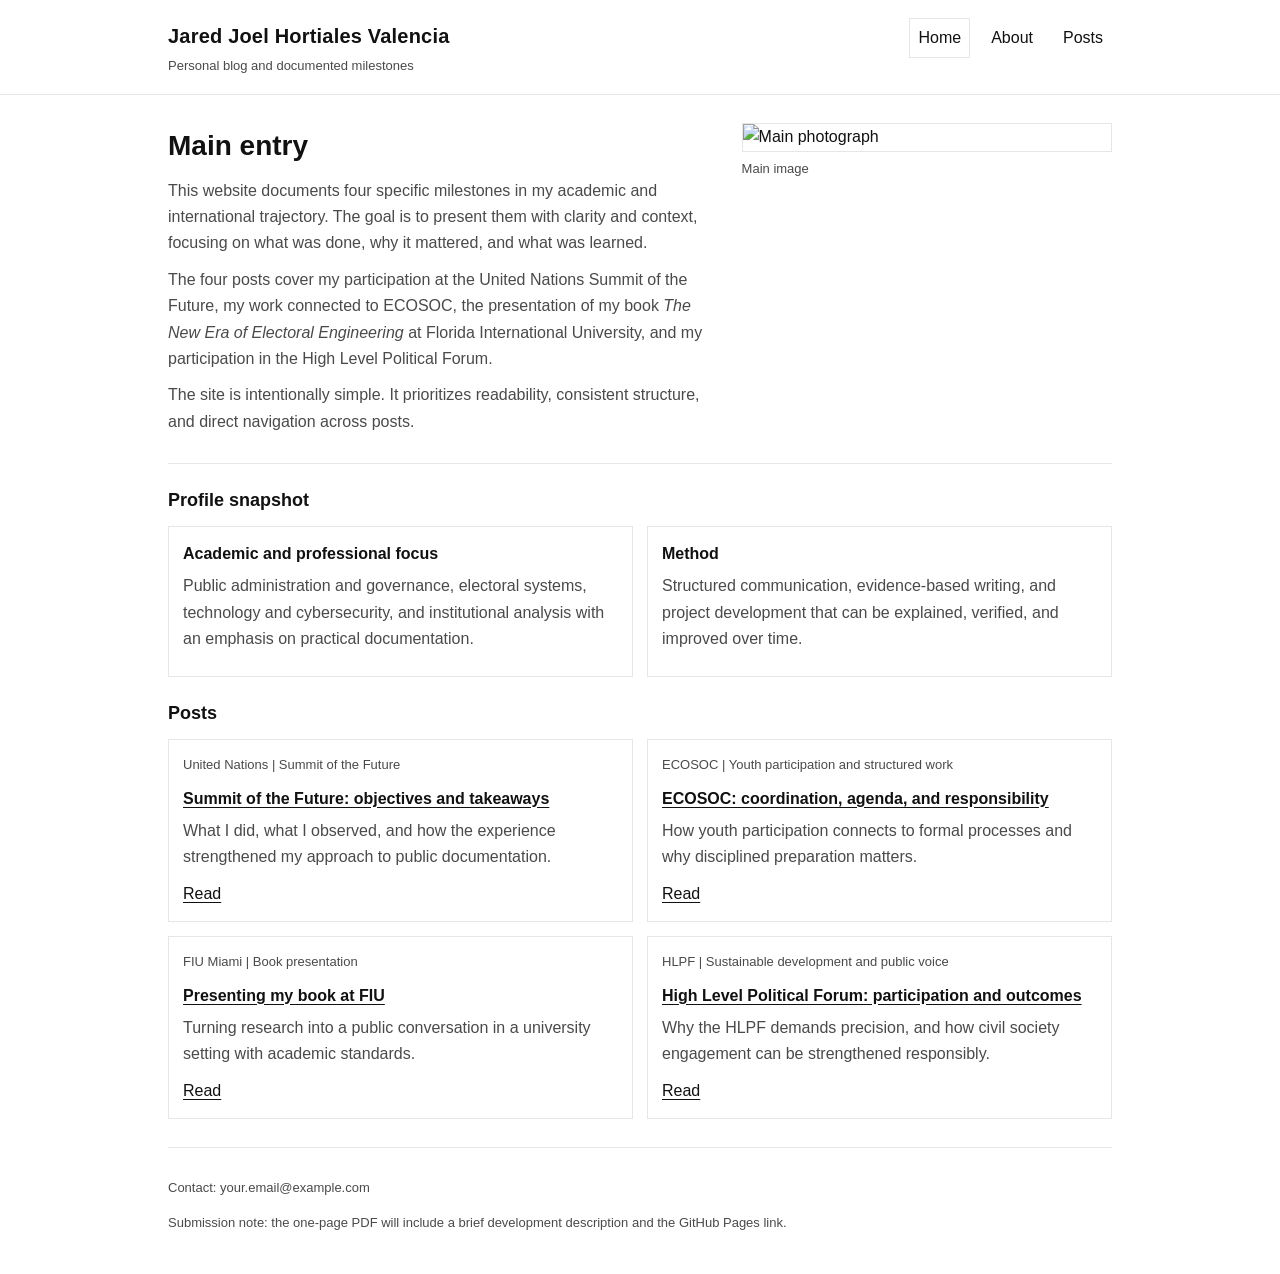
==== index.html @ 406af3b0 "Add files via upload" ====
<!doctype html>
<html lang="en">
<head>
  <meta charset="utf-8">
  <meta name="viewport" content="width=device-width, initial-scale=1">
  <title>Jared Joel Hortiales Valencia | Blog</title>
  <link rel="stylesheet" href="style.css">
</head>
<body>
<a class="skip" href="#content">Skip to content</a>

<header class="site-header">
  <div class="header-inner">
    <div class="brand">
      <a href="index.html"><div class="brand-title">Jared Joel Hortiales Valencia</div></a>
      <div class="brand-subtitle">Personal blog and documented milestones</div>
    </div>

    <nav class="nav" aria-label="Primary navigation">
      <a href="index.html" aria-current="page">Home</a>
      <a href="about.html">About</a>
      <a href="#posts">Posts</a>
    </nav>
  </div>
</header>

<main id="content" class="container">
  <section class="hero" aria-label="Main entry">
    <div>
      <h1>Main entry</h1>
      <p>
        This website documents four specific milestones in my academic and international trajectory. The goal is to present them with clarity and context, focusing on what was done, why it mattered, and what was learned.
      </p>
      <p>
        The four posts cover my participation at the United Nations Summit of the Future, my work connected to ECOSOC, the presentation of my book <em>The New Era of Electoral Engineering</em> at Florida International University, and my participation in the High Level Political Forum.
      </p>
      <p>
        The site is intentionally simple. It prioritizes readability, consistent structure, and direct navigation across posts.
      </p>
    </div>

    <figure class="figure">
      <img src="images/01-hero.jpg" alt="Main photograph">
      <figcaption class="caption">Main image</figcaption>
    </figure>
  </section>

  <section aria-label="Profile snapshot">
    <h2 class="section-title">Profile snapshot</h2>
    <div class="grid">
      <div class="card">
        <h3>Academic and professional focus</h3>
        <p>
          Public administration and governance, electoral systems, technology and cybersecurity, and institutional analysis with an emphasis on practical documentation.
        </p>
      </div>
      <div class="card">
        <h3>Method</h3>
        <p>
          Structured communication, evidence-based writing, and project development that can be explained, verified, and improved over time.
        </p>
      </div>
    </div>
  </section>

  <section id="posts" aria-label="Blog posts">
    <h2 class="section-title">Posts</h2>

    <div class="grid">
      <article class="card">
        <div class="meta">United Nations | Summit of the Future</div>
        <h3><a href="post-summit-of-the-future.html">Summit of the Future: objectives and takeaways</a></h3>
        <p>What I did, what I observed, and how the experience strengthened my approach to public documentation.</p>
        <a href="post-summit-of-the-future.html">Read</a>
      </article>

      <article class="card">
        <div class="meta">ECOSOC | Youth participation and structured work</div>
        <h3><a href="post-ecosoc.html">ECOSOC: coordination, agenda, and responsibility</a></h3>
        <p>How youth participation connects to formal processes and why disciplined preparation matters.</p>
        <a href="post-ecosoc.html">Read</a>
      </article>

      <article class="card">
        <div class="meta">FIU Miami | Book presentation</div>
        <h3><a href="post-fiu-book.html">Presenting my book at FIU</a></h3>
        <p>Turning research into a public conversation in a university setting with academic standards.</p>
        <a href="post-fiu-book.html">Read</a>
      </article>

      <article class="card">
        <div class="meta">HLPF | Sustainable development and public voice</div>
        <h3><a href="post-hlpf.html">High Level Political Forum: participation and outcomes</a></h3>
        <p>Why the HLPF demands precision, and how civil society engagement can be strengthened responsibly.</p>
        <a href="post-hlpf.html">Read</a>
      </article>
    </div>
  </section>

  <footer class="footer">
    <p>Contact: your.email@example.com</p>
    <p>Submission note: the one-page PDF will include a brief development description and the GitHub Pages link.</p>
  </footer>
</main>
</body>
</html>
---- style.css ----
:root{
  --text:#111;
  --muted:#4a4a4a;
  --line:#e6e6e6;
  --bg:#ffffff;
  --max: 980px;
}

*{ box-sizing:border-box; }

html, body{
  margin:0;
  padding:0;
  background:var(--bg);
  color:var(--text);
  font-family: Arial, Helvetica, sans-serif;
  font-size:16px;
  line-height:1.65;
}

a{
  color:var(--text);
  text-decoration:underline;
  text-underline-offset:3px;
}

a:hover{ text-decoration-thickness:2px; }

.container{
  max-width:var(--max);
  margin:0 auto;
  padding:28px 18px;
}

.skip{
  position:absolute;
  left:-9999px;
  top:auto;
  width:1px;
  height:1px;
  overflow:hidden;
}

.skip:focus{
  position:static;
  width:auto;
  height:auto;
  padding:10px;
  border:1px solid var(--line);
  background:#fff;
}

.site-header{
  border-bottom:1px solid var(--line);
  background:#fff;
}

.header-inner{
  max-width:var(--max);
  margin:0 auto;
  padding:18px 18px;
  display:flex;
  align-items:baseline;
  justify-content:space-between;
  gap:18px;
}

.brand a{
  text-decoration:none;
}

.brand-title{
  font-size:20px;
  font-weight:700;
  letter-spacing:0.2px;
}

.brand-subtitle{
  font-size:13px;
  color:var(--muted);
  margin-top:2px;
}

.nav{
  display:flex;
  gap:12px;
  flex-wrap:wrap;
}

.nav a{
  text-decoration:none;
  padding:6px 8px;
  border:1px solid transparent;
}

.nav a[aria-current="page"]{
  border-color:var(--line);
}

.hero{
  display:grid;
  grid-template-columns: 1.2fr 0.8fr;
  gap:18px;
  align-items:start;
  border-bottom:1px solid var(--line);
  padding-bottom:18px;
}

.hero h1{
  font-size:28px;
  margin:0 0 8px 0;
}

.hero p{
  margin:0 0 10px 0;
  color:var(--muted);
}

.figure{
  margin:0;
}

.figure img{
  width:100%;
  height:auto;
  display:block;
  border:1px solid var(--line);
}

.caption{
  margin-top:6px;
  font-size:13px;
  color:var(--muted);
}

.section-title{
  font-size:18px;
  margin:22px 0 10px 0;
}

.grid{
  display:grid;
  grid-template-columns: 1fr 1fr;
  gap:14px;
}

.card{
  border:1px solid var(--line);
  padding:14px;
  background:#fff;
}

.card h3{
  margin:0 0 6px 0;
  font-size:16px;
}

.card p{
  margin:0 0 10px 0;
  color:var(--muted);
}

.meta{
  font-size:13px;
  color:var(--muted);
  margin:0 0 10px 0;
}

.article h1{
  font-size:26px;
  margin:0 0 6px 0;
}

.article .lead{
  color:var(--muted);
  margin:0 0 14px 0;
}

.article h2{
  font-size:18px;
  margin:18px 0 8px 0;
}

.article p{
  margin:0 0 12px 0;
}

.inline-img{
  margin:14px 0;
  border:1px solid var(--line);
}

.inline-img img{
  width:100%;
  height:auto;
  display:block;
}

.footer{
  border-top:1px solid var(--line);
  margin-top:28px;
  padding-top:16px;
  color:var(--muted);
  font-size:13px;
}

.navlinks{
  display:flex;
  gap:12px;
  flex-wrap:wrap;
  margin-top:18px;
  padding-top:12px;
  border-top:1px solid var(--line);
}

@media (max-width: 880px){
  .hero{ grid-template-columns:1fr; }
  .grid{ grid-template-columns:1fr; }
}
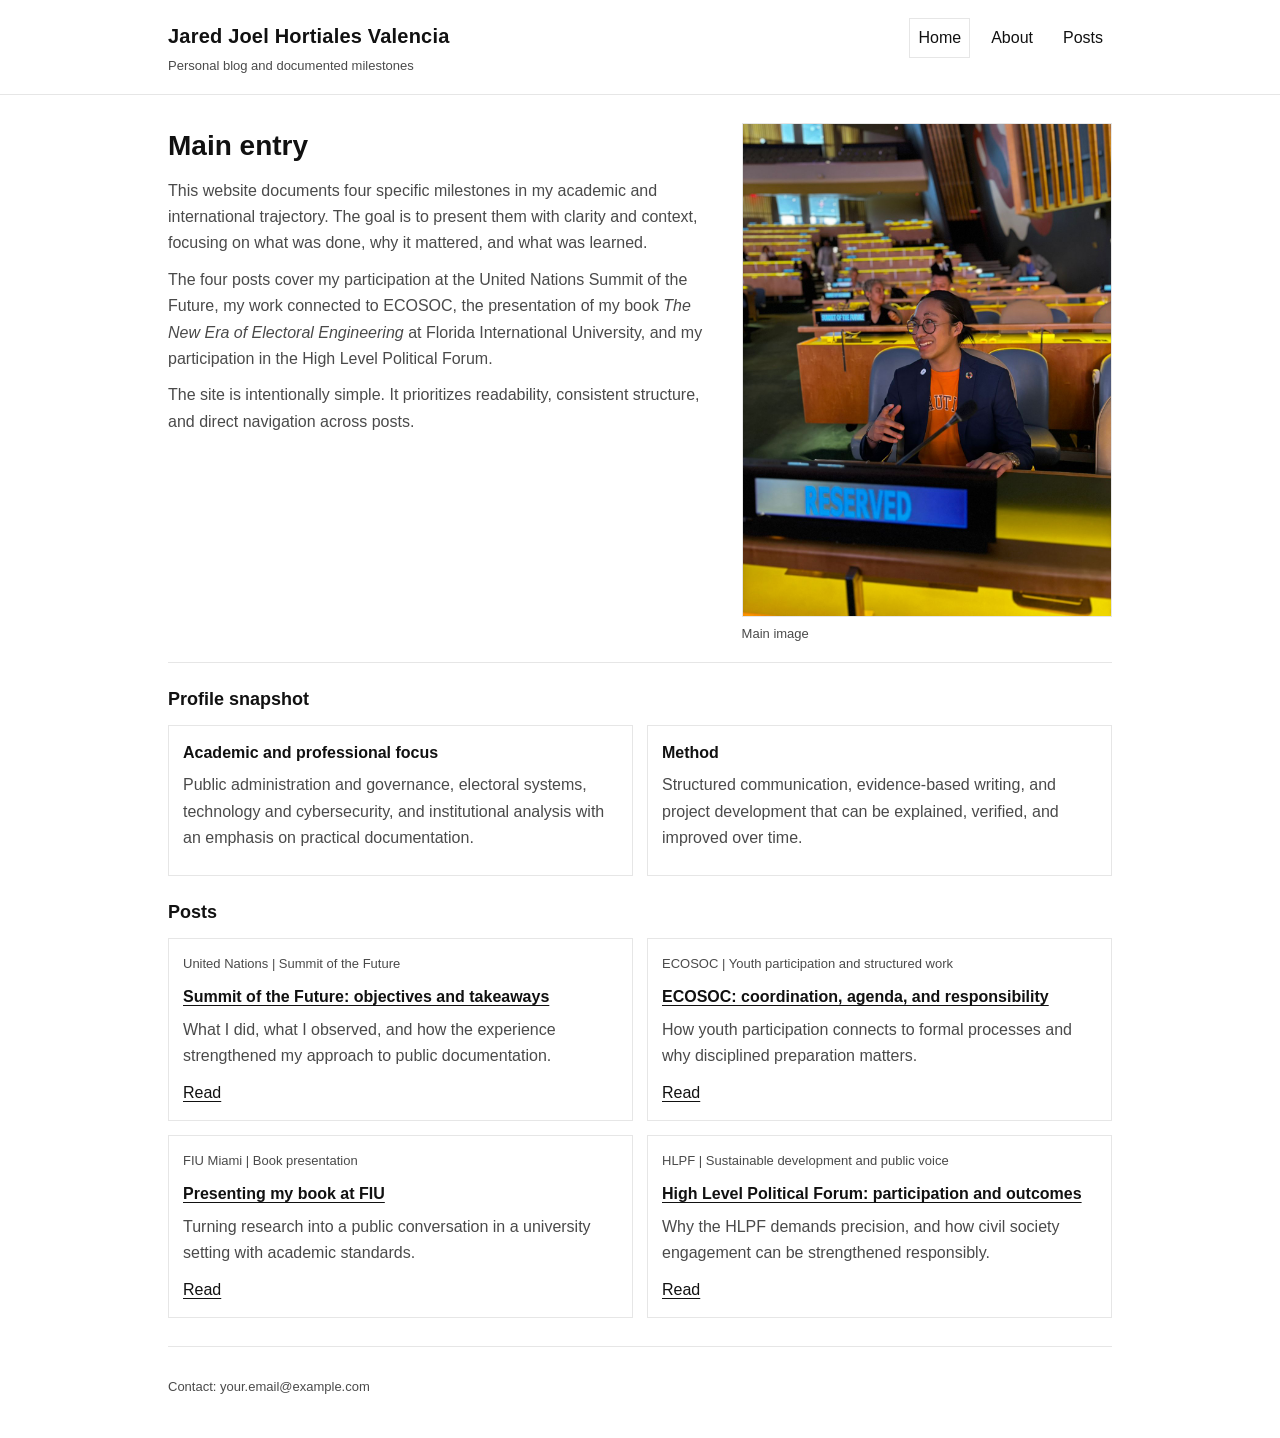
==== commit d0689839: "Update index.html" ====
--- a/index.html
+++ b/index.html
@@ -99,8 +99,8 @@
 
   <footer class="footer">
     <p>Contact: your.email@example.com</p>
-    <p>Submission note: the one-page PDF will include a brief development description and the GitHub Pages link.</p>
   </footer>
 </main>
 </body>
-</html>+
+</html>
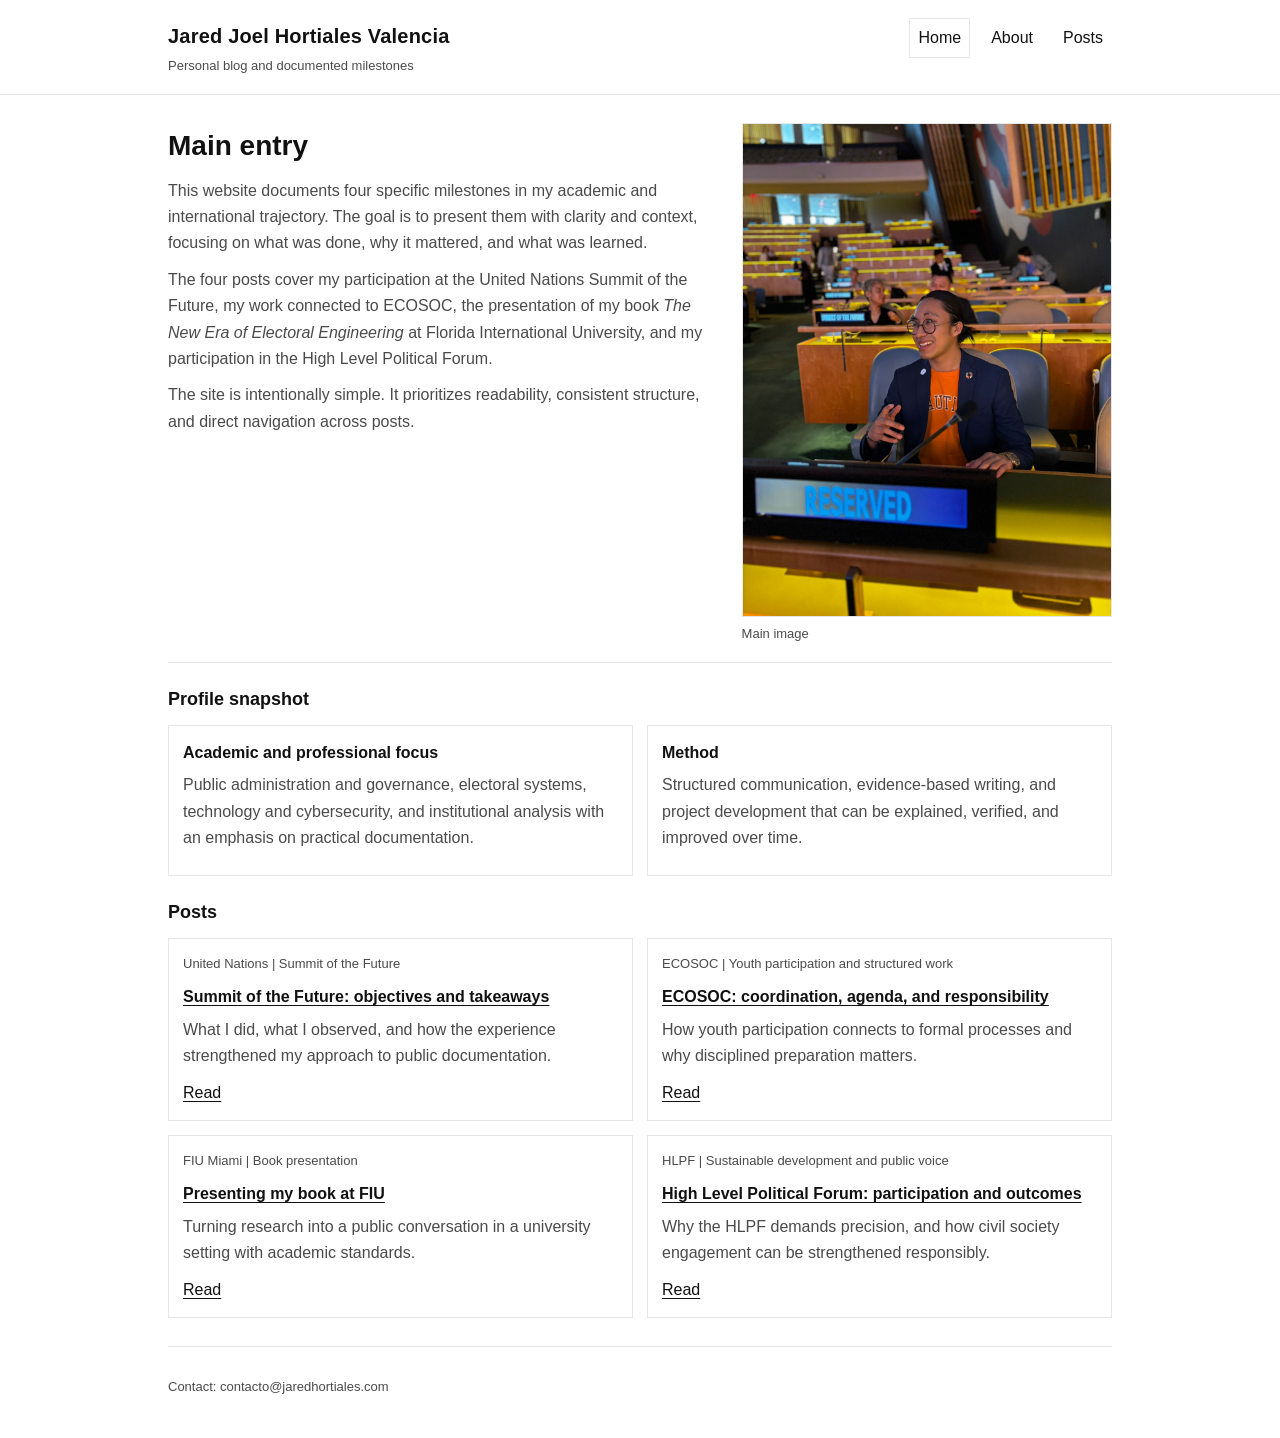
==== commit ba4ff333: "Update index.html" ====
--- a/index.html
+++ b/index.html
@@ -98,9 +98,10 @@
   </section>
 
   <footer class="footer">
-    <p>Contact: your.email@example.com</p>
+    <p>Contact: contacto@jaredhortiales.com</p>
   </footer>
 </main>
 </body>
 
 </html>
+
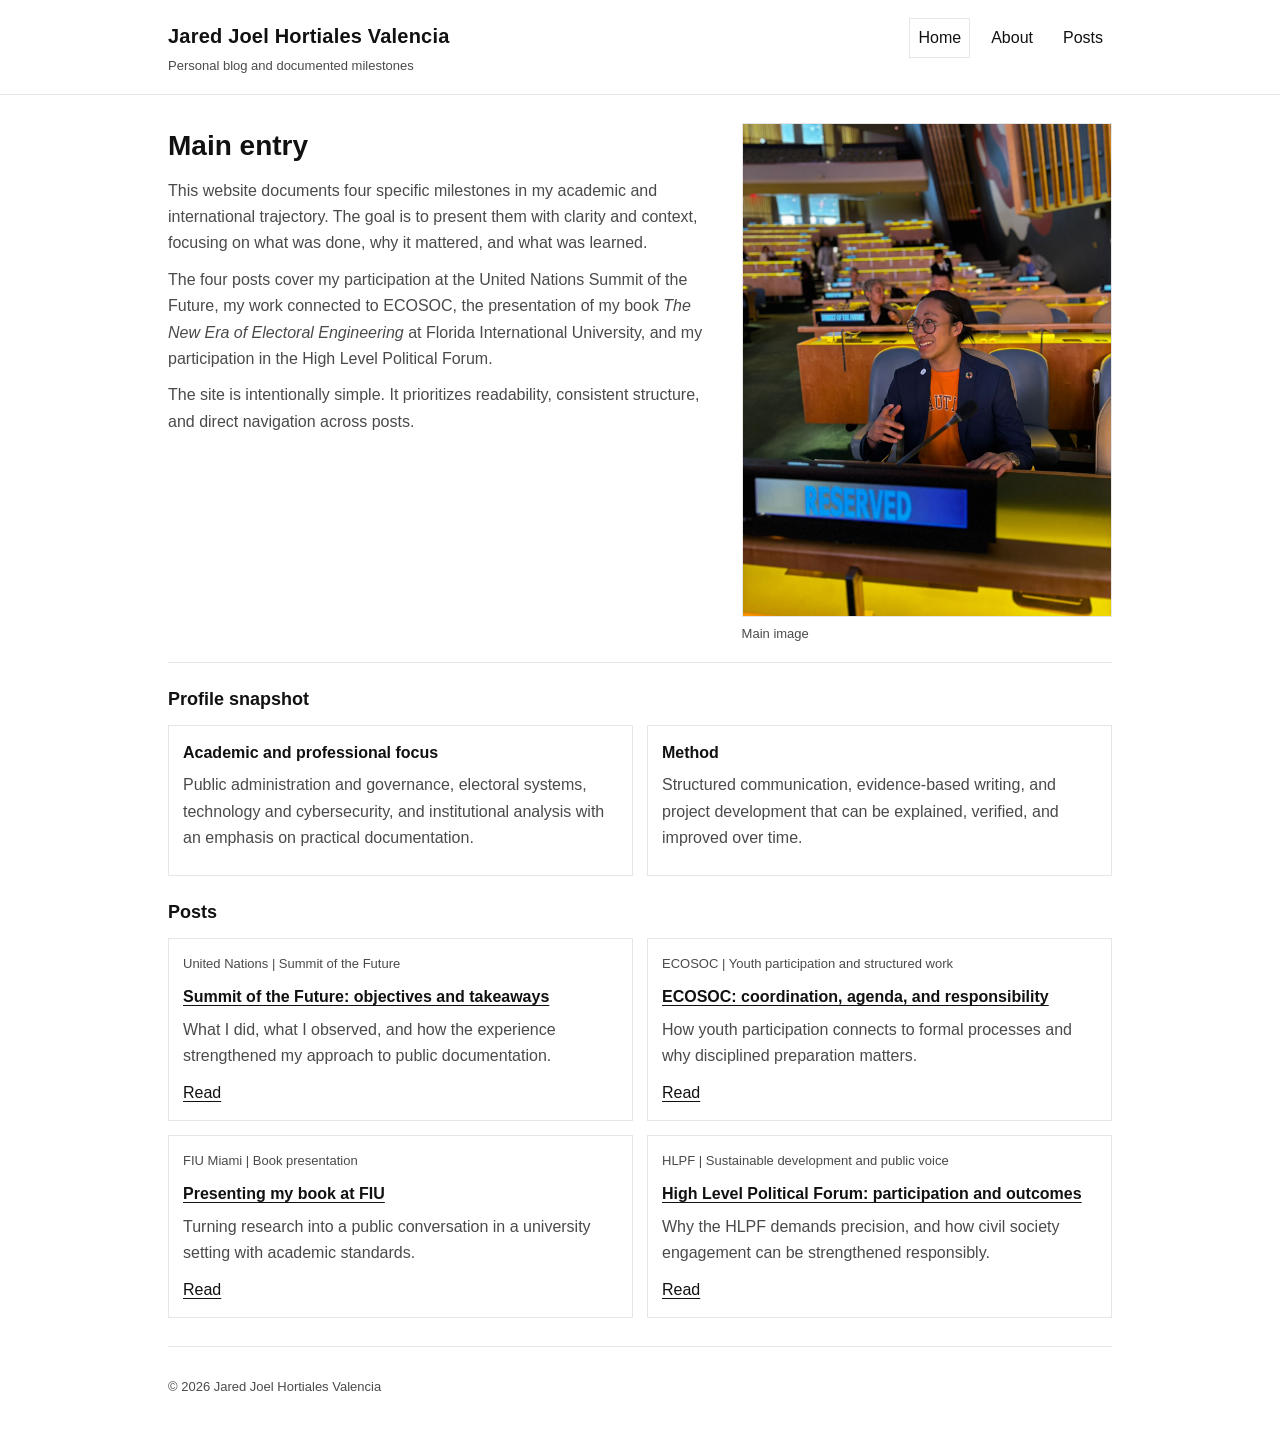
==== commit 60e2ecd6: "Update index.html" ====
--- a/index.html
+++ b/index.html
@@ -98,10 +98,11 @@
   </section>
 
   <footer class="footer">
-    <p>Contact: contacto@jaredhortiales.com</p>
-  </footer>
+  <p>© 2026 Jared Joel Hortiales Valencia</p>
+</footer>
 </main>
 </body>
 
 </html>
 
+
